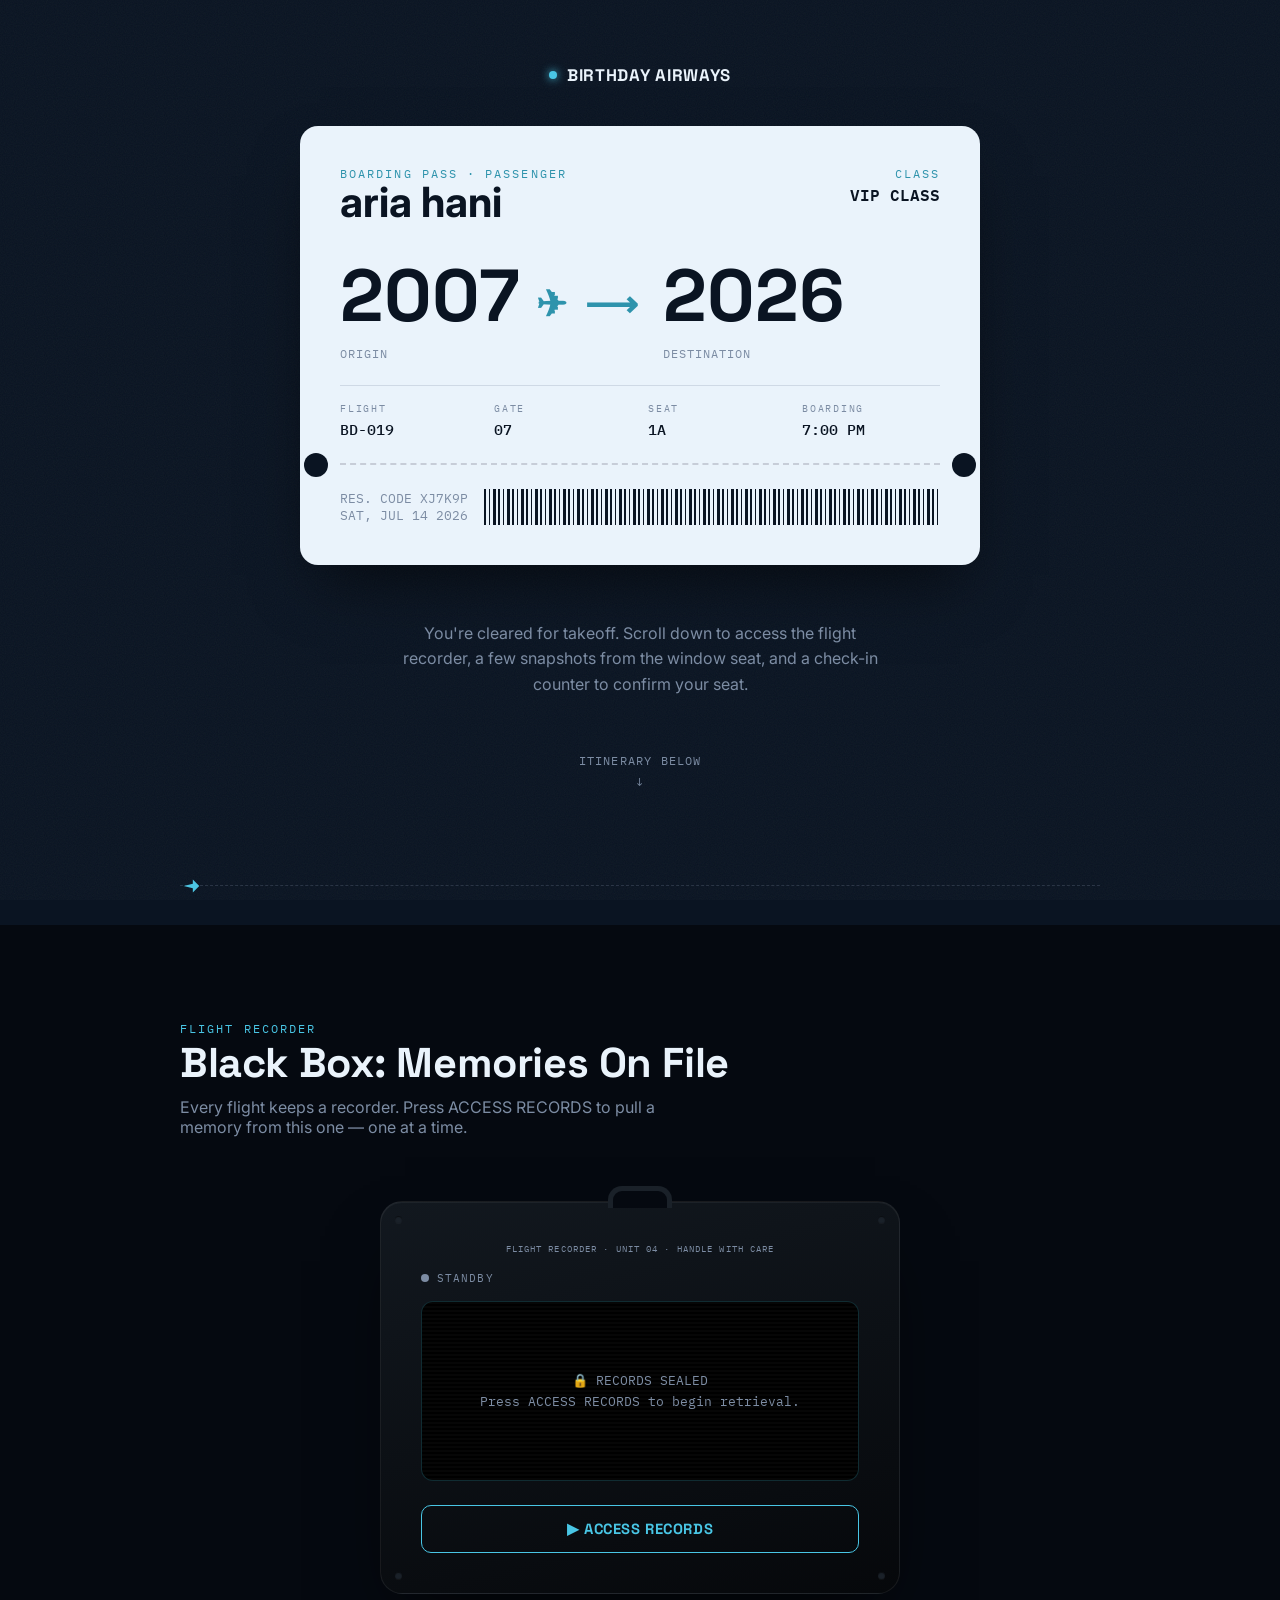
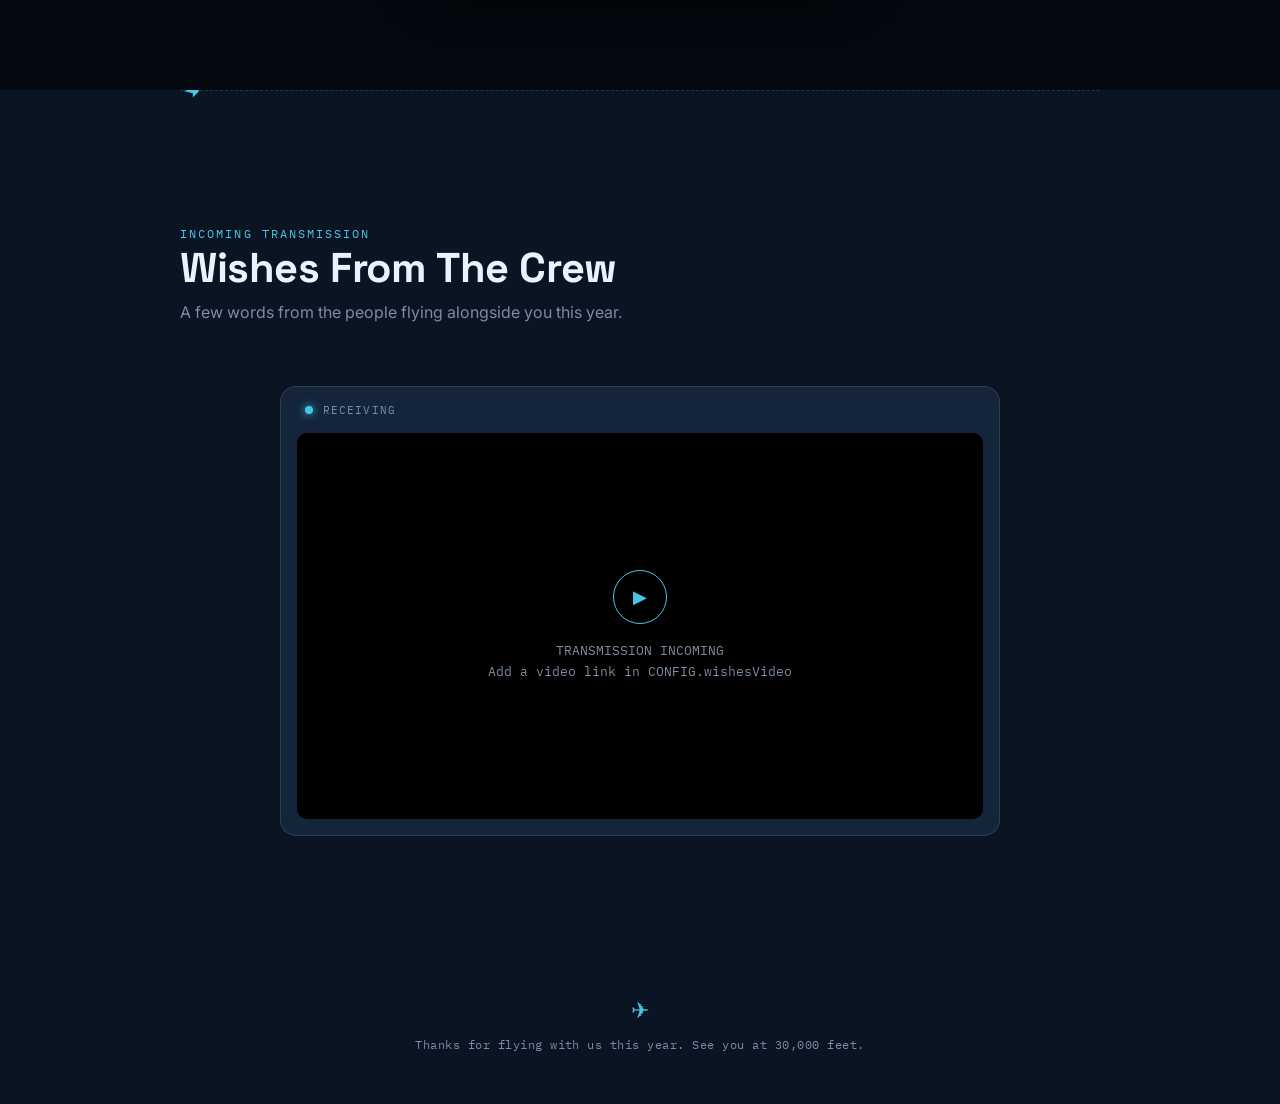
==== public_record.html @ c301a9bb "Update public_record.html" ====
<!DOCTYPE html>
<html lang="en">
<head>
<meta charset="UTF-8">
<meta name="viewport" content="width=device-width, initial-scale=1.0">
<title>Boarding Pass — Birthday Invitation</title>
<link rel="icon" href="data:image/svg+xml,%3Csvg xmlns='http://www.w3.org/2000/svg' viewBox='0 0 100 100'%3E%3Ctext y='.9em' font-size='90'%3E%E2%9C%88%EF%B8%8F%3C/text%3E%3C/svg%3E">
<link rel="preconnect" href="https://fonts.googleapis.com">
<link href="https://fonts.googleapis.com/css2?family=Space+Grotesk:wght@500;600;700&family=Inter:wght@400;500;600;700&family=IBM+Plex+Mono:wght@400;500;600&display=swap" rel="stylesheet">
<style>
  :root{
    --ink-navy:#0A1422;
    --navy-deep:#050910;
    --navy-soft:#13243B;
    --cloud:#EAF3FB;
    --steel:#7C8CA3;
    --steel-line:rgba(124,140,163,0.25);
    --accent:#49C6E5;
    --accent-dim:#2E93AC;
    --accent-soft:rgba(73,198,229,0.12);
    --indigo:#6C8CFF;
    --teal:#2BB3A3;
    --decline:#C9555B;
    --space-1:4px; --space-2:8px; --space-3:16px; --space-4:24px;
    --space-5:40px; --space-6:64px; --space-7:96px;
    --fs-xl:clamp(2.4rem,6vw,4.6rem);
    --fs-lg:clamp(1.6rem,3.6vw,2.6rem);
    --fs-md:clamp(1.2rem,2.2vw,1.5rem);
  }
  *{box-sizing:border-box;}
  html{scroll-behavior:smooth;}
  body{
    margin:0;
    background:var(--ink-navy);
    color:var(--cloud);
    font-family:'Inter',sans-serif;
    -webkit-font-smoothing:antialiased;
    overflow-x:hidden;
  }
  body::before{
    content:"";
    position:fixed; inset:0;
    pointer-events:none;
    opacity:0.05;
    z-index:1;
    background-image:url("data:image/svg+xml,%3Csvg xmlns='http://www.w3.org/2000/svg' width='120' height='120'%3E%3Cfilter id='n'%3E%3CfeTurbulence type='fractalNoise' baseFrequency='0.9' numOctaves='2' stitchTiles='stitch'/%3E%3C/filter%3E%3Crect width='100%25' height='100%25' filter='url(%23n)'/%3E%3C/svg%3E");
  }
  h1,h2,h3,.display{
    font-family:'Space Grotesk',sans-serif;
    margin:0;
    letter-spacing:-0.01em;
  }
  .mono{font-family:'IBM Plex Mono',monospace;}
  .eyebrow{
    font-family:'IBM Plex Mono',monospace;
    font-size:0.72rem;
    letter-spacing:0.18em;
    text-transform:uppercase;
    color:var(--accent);
  }
  a{color:inherit;}
  button{font-family:inherit;}
  :focus-visible{outline:2px solid var(--accent); outline-offset:3px;}
  section{position:relative; z-index:2; padding:var(--space-7) var(--space-4);}
  .wrap{max-width:920px; margin:0 auto;}

  /* ---------- divider with flying plane ---------- */
  .route-divider{
    position:relative;
    height:40px;
    max-width:920px;
    margin:0 auto;
    border-top:1px dashed var(--steel-line);
  }
  .route-divider svg{
    position:absolute; top:-11px; left:0;
    animation:fly 9s linear infinite;
  }
  @keyframes fly{
    0%{left:-5%; opacity:0;}
    8%{opacity:1;}
    92%{opacity:1;}
    100%{left:103%; opacity:0;}
  }

  /* ================= HERO / TICKET ================= */
  .hero{
    padding-top:var(--space-6);
    display:flex; flex-direction:column; align-items:center; gap:var(--space-5);
    text-align:center;
  }
  .carrier{
    display:flex; align-items:center; gap:10px;
    font-family:'Space Grotesk',sans-serif;
    font-weight:700;
    font-size:1.05rem;
    letter-spacing:0.04em;
  }
  .carrier .dot{width:8px;height:8px;border-radius:50%;background:var(--accent); box-shadow:0 0 8px var(--accent);}

  .ticket{
    width:100%;
    max-width:680px;
    background:var(--cloud);
    color:var(--ink-navy);
    border-radius:18px;
    box-shadow:0 30px 60px -20px rgba(0,0,0,0.6);
    overflow:hidden;
    text-align:left;
  }
  .ticket-main{
    padding:var(--space-5) var(--space-5) var(--space-4);
    display:grid;
    gap:var(--space-4);
  }
  .ticket-top{
    display:flex; justify-content:space-between; align-items:flex-start; gap:var(--space-3);
    flex-wrap:wrap;
  }
  .ticket-top .eyebrow{color:var(--accent-dim);}
  .passenger-name{
    font-size:var(--fs-lg);
    font-weight:700;
    line-height:1.05;
  }
  .ticket-codes{
    display:flex; align-items:center; gap:var(--space-3);
    font-size:var(--fs-xl);
    font-weight:700;
    font-family:'Space Grotesk',sans-serif;
  }
  .ticket-codes .arrow{color:var(--accent-dim); font-size:0.5em;}
  .ticket-codes small{
    display:block;
    font-family:'IBM Plex Mono',monospace;
    font-size:0.75rem;
    font-weight:400;
    letter-spacing:0.08em;
    color:var(--steel);
    margin-top:4px;
  }
  .ticket-grid{
    display:grid;
    grid-template-columns:repeat(4,1fr);
    gap:var(--space-3);
    border-top:1px solid var(--steel-line);
    padding-top:var(--space-3);
  }
  .ticket-field .eyebrow{color:var(--steel); font-size:0.62rem;}
  .ticket-field .val{
    font-family:'IBM Plex Mono',monospace;
    font-weight:500;
    font-size:0.95rem;
    margin-top:4px;
  }
  .perforation{
    position:relative;
    height:0;
    border-top:2px dashed #c7cdd8;
    margin:0 var(--space-5);
  }
  .perforation::before,.perforation::after{
    content:"";
    position:absolute; top:-12px;
    width:24px; height:24px; border-radius:50%;
    background:var(--ink-navy);
  }
  .perforation::before{left:-36px;}
  .perforation::after{right:-36px;}
  .ticket-stub{
    padding:var(--space-4) var(--space-5) var(--space-5);
    display:flex; justify-content:space-between; align-items:center; gap:var(--space-3);
    flex-wrap:wrap;
  }
  .barcode{
    height:36px; flex:1; min-width:140px;
    background:repeating-linear-gradient(90deg,var(--ink-navy) 0 2px,transparent 2px 5px, var(--ink-navy) 5px 6px, transparent 6px 9px, var(--ink-navy) 9px 12px, transparent 12px 14px);
  }
  .ticket-stub .ref{font-family:'IBM Plex Mono',monospace; font-size:0.8rem; color:var(--steel);}

  .hero-sub{max-width:480px; color:var(--steel); font-size:1rem; line-height:1.6;}
  .scroll-cue{
    font-family:'IBM Plex Mono',monospace;
    font-size:0.75rem;
    color:var(--steel);
    letter-spacing:0.1em;
    text-transform:uppercase;
    display:flex; flex-direction:column; align-items:center; gap:6px;
  }

  /* ================= BLACK BOX / MEMORIES ================= */
  .blackbox-section{background:var(--navy-deep);}
  .section-head h2{font-size:var(--fs-lg); color:var(--cloud);}
  .section-head p{color:var(--steel); max-width:520px; margin-top:var(--space-2);}

  .blackbox{
    max-width:520px;
    margin:var(--space-6) auto 0;
    position:relative;
    background:linear-gradient(165deg, #12181f, #06080b);
    border-radius:22px;
    border:1px solid rgba(255,255,255,0.07);
    box-shadow:0 35px 70px -25px rgba(0,0,0,0.75), inset 0 1px 0 rgba(255,255,255,0.05);
    padding:var(--space-5);
  }
  .bb-handle{
    position:absolute; top:-16px; left:50%; transform:translateX(-50%);
    width:64px; height:22px;
    border:5px solid #1a2129;
    border-bottom:none;
    border-radius:14px 14px 0 0;
    background:var(--navy-deep);
  }
  .bb-plate{
    font-family:'IBM Plex Mono',monospace;
    font-size:0.58rem;
    letter-spacing:0.12em;
    color:var(--steel);
    text-transform:uppercase;
    text-align:center;
    margin-bottom:var(--space-3);
  }
  .rivet{
    position:absolute; width:7px; height:7px; border-radius:50%;
    background:#1a2129;
    box-shadow:inset 0 1px 1px rgba(0,0,0,0.6), 0 1px 0 rgba(255,255,255,0.04);
  }
  .rivet.tl{top:14px; left:14px;}
  .rivet.tr{top:14px; right:14px;}
  .rivet.bl{bottom:14px; left:14px;}
  .rivet.br{bottom:14px; right:14px;}

  .bb-status{
    display:flex; align-items:center; gap:8px;
    margin-bottom:var(--space-3);
  }
  .bb-led{
    width:8px; height:8px; border-radius:50%;
    background:var(--steel);
  }
  .bb-led.active{
    background:var(--accent);
    box-shadow:0 0 10px var(--accent);
    animation:pulse 1.4s ease-in-out infinite;
  }
  @keyframes pulse{0%,100%{opacity:1;}50%{opacity:0.4;}}
  .bb-status span:last-child{
    font-family:'IBM Plex Mono',monospace; font-size:0.68rem; letter-spacing:0.1em;
    color:var(--steel); text-transform:uppercase;
  }

  .bb-screen{
    background:#000;
    border-radius:12px;
    border:1px solid rgba(73,198,229,0.22);
    padding:var(--space-4);
    min-height:180px;
    display:flex; flex-direction:column; justify-content:center; gap:10px;
    position:relative;
    overflow:hidden;
  }
  .bb-screen::after{
    content:"";
    position:absolute; inset:0;
    background:repeating-linear-gradient(180deg, rgba(255,255,255,0.025) 0 2px, transparent 2px 4px);
    pointer-events:none;
  }
  .bb-counter{
    font-family:'IBM Plex Mono',monospace; font-size:0.68rem; letter-spacing:0.12em;
    color:var(--accent); text-transform:uppercase;
  }
  .bb-year{
    font-family:'Space Grotesk',sans-serif; font-weight:700; font-size:1.6rem; color:var(--cloud);
  }
  .bb-text{
    font-size:0.92rem; color:#C7D3E0; line-height:1.55;
  }
  .bb-placeholder{
    font-family:'IBM Plex Mono',monospace; font-size:0.82rem; color:var(--steel);
    line-height:1.6; text-align:center;
  }
  .bb-media{
    margin-top:6px; border-radius:8px; overflow:hidden;
    border:1px dashed rgba(73,198,229,0.3);
  }
  .bb-media video{width:100%; display:block; max-height:220px; background:#000;}
  .bb-media-empty{
    padding:14px; text-align:center; font-family:'IBM Plex Mono',monospace;
    font-size:0.72rem; color:var(--steel);
  }
  .bb-screen.fade-out .bb-fade{opacity:0; transform:translateY(4px);}
  .bb-fade{transition:opacity .18s ease, transform .18s ease; opacity:1; transform:translateY(0);}

  .access-btn{
    margin-top:var(--space-4); width:100%;
    background:transparent; border:1.5px solid var(--accent);
    color:var(--accent);
    font-family:'Space Grotesk',sans-serif; font-weight:700; font-size:0.92rem; letter-spacing:0.04em;
    padding:14px; border-radius:10px; cursor:pointer;
    transition:all .15s ease;
  }
  .access-btn:hover{background:var(--accent-soft);}
  .access-btn:active{transform:scale(0.98);}

  /* ================= FRIENDS VIDEO WISHES ================= */
  .wishes-head h2{font-size:var(--fs-lg);}
  .wishes-head p{color:var(--steel); max-width:520px; margin-top:var(--space-2);}
  .transmission{
    max-width:720px; margin:var(--space-6) auto 0;
    background:var(--navy-soft);
    border:1px solid var(--steel-line);
    border-radius:16px;
    padding:var(--space-3);
  }
  .transmission-bar{
    display:flex; align-items:center; gap:8px;
    padding:0 var(--space-2) var(--space-3);
    font-family:'IBM Plex Mono',monospace; font-size:0.68rem; letter-spacing:0.1em;
    color:var(--steel); text-transform:uppercase;
  }
  .transmission-bar .bb-led{margin-right:2px;}
  .transmission-screen{
    background:#000; border-radius:10px; overflow:hidden;
    aspect-ratio:16/9;
    display:flex; align-items:center; justify-content:center;
  }
  .transmission-screen video, .transmission-screen iframe{
    width:100%; height:100%; border:none; display:block;
  }
  .transmission-empty{
    text-align:center; color:var(--steel);
    font-family:'IBM Plex Mono',monospace; font-size:0.8rem;
    padding:var(--space-4); line-height:1.7;
  }
  .transmission-empty .play{
    width:54px; height:54px; border-radius:50%;
    border:1.5px solid var(--accent); color:var(--accent);
    display:flex; align-items:center; justify-content:center;
    margin:0 auto var(--space-3);
    font-size:1.1rem;
  }

  /* ================= FOOTER ================= */
  footer{
    padding:var(--space-6) var(--space-4) var(--space-5);
    text-align:center;
  }
  footer .plane{font-size:1.4rem; margin-bottom:var(--space-2); color:var(--accent);}
  footer p{font-family:'IBM Plex Mono',monospace; font-size:0.78rem; color:var(--steel); letter-spacing:0.04em;}

  @media (prefers-reduced-motion: reduce){
    *{animation-duration:0.001ms !important; animation-iteration-count:1 !important; transition-duration:0.001ms !important;}
    html{scroll-behavior:auto;}
  }
</style>
</head>
<body>

<!-- ================= HERO ================= -->
<section class="hero">
  <div class="carrier"><span class="dot"></span><span id="carrierName">BIRTHDAY AIRWAYS</span></div>

  <div class="ticket">
    <div class="ticket-main">
      <div class="ticket-top">
        <div>
          <div class="eyebrow">Boarding Pass · Passenger</div>
          <div class="passenger-name" id="passengerName">aria hani</div>
        </div>
        <div style="text-align:right">
          <div class="eyebrow">Class</div>
          <div class="val mono" style="font-weight:600">VIP CLASS</div>
        </div>
      </div>

      <div class="ticket-codes">
        <div>
          <span id="fromYear">2007</span>
          <small>ORIGIN</small>
        </div>
        <span class="arrow">✈ &nbsp;&#10230;&nbsp;</span>
        <div>
          <span id="toYear">2026</span>
          <small>DESTINATION</small>
        </div>
      </div>

      <div class="ticket-grid">
        <div class="ticket-field">
          <div class="eyebrow">Flight</div>
          <div class="val" id="flightNo">BD-030</div>
        </div>
        <div class="ticket-field">
          <div class="eyebrow">Gate</div>
          <div class="val" id="gateVal">07</div>
        </div>
        <div class="ticket-field">
          <div class="eyebrow">Seat</div>
          <div class="val" id="seatVal">1A</div>
        </div>
        <div class="ticket-field">
          <div class="eyebrow">Boarding</div>
          <div class="val" id="boardVal">7:00 PM</div>
        </div>
      </div>
    </div>

    <div class="perforation"></div>

    <div class="ticket-stub">
      <div>
        <div class="ref">RES. CODE <span id="resCode">XJ7K9P</span></div>
        <div class="ref" id="stubDate">SAT, JUL 14 2026</div>
      </div>
      <div class="barcode" aria-hidden="true"></div>
    </div>
  </div>

  <p class="hero-sub">You're cleared for takeoff. Scroll down to access the flight recorder, a few snapshots from the window seat, and a check-in counter to confirm your seat.</p>

  <div class="scroll-cue">
    <span>Itinerary below</span>
    <span>↓</span>
  </div>
</section>

<div class="route-divider">
  <svg width="22" height="22" viewBox="0 0 24 24" fill="none" aria-hidden="true">
    <path d="M21 12l-7-7v4.5L4 12l10 2.5V19l7-7z" fill="#49C6E5"/>
  </svg>
</div>

<!-- ================= BLACK BOX / MEMORIES ================= -->
<section class="blackbox-section">
  <div class="wrap">
    <div class="section-head">
      <div class="eyebrow">Flight Recorder</div>
      <h2>Black Box: Memories On File</h2>
      <p>Every flight keeps a recorder. Press ACCESS RECORDS to pull a memory from this one — one at a time.</p>
    </div>

    <div class="blackbox">
      <div class="bb-handle"></div>
      <span class="rivet tl"></span><span class="rivet tr"></span>
      <span class="rivet bl"></span><span class="rivet br"></span>
      <div class="bb-plate">FLIGHT RECORDER · UNIT 04 · HANDLE WITH CARE</div>

      <div class="bb-status">
        <span class="bb-led" id="bbLed"></span>
        <span id="bbStatusText">STANDBY</span>
      </div>

      <div class="bb-screen" id="bbScreen">
        <div class="bb-fade" id="bbContent">
          <div class="bb-placeholder">🔒 RECORDS SEALED<br>Press ACCESS RECORDS to begin retrieval.</div>
        </div>
      </div>

      <button class="access-btn" id="accessBtn">▶ ACCESS RECORDS</button>
    </div>
  </div>
</section>

<div class="route-divider">
  <svg width="22" height="22" viewBox="0 0 24 24" fill="none" aria-hidden="true">
    <path d="M21 12l-7-7v4.5L4 12l10 2.5V19l7-7z" fill="#49C6E5"/>
  </svg>
</div>

<!-- ================= FRIENDS VIDEO WISHES ================= -->
<section>
  <div class="wrap">
    <div class="wishes-head">
      <div class="eyebrow">Incoming Transmission</div>
      <h2>Wishes From The Crew</h2>
      <p>A few words from the people flying alongside you this year.</p>
    </div>

    <div class="transmission">
      <div class="transmission-bar">
        <span class="bb-led active"></span>
        <span>RECEIVING</span>
      </div>
      <div class="transmission-screen" id="wishesScreen"></div>
    </div>
  </div>
</section>

<footer>
  <div class="plane">✈</div>
  <p>Thanks for flying with us this year. See you at 30,000 feet.</p>
</footer>

<script>
/* ============================================================
   CONFIG — edit everything in here to personalize the page.
   Lines marked EDIT are the ones you'll most likely want to change.
   ============================================================ */
const CONFIG = {
  carrierName: "BIRTHDAY AIRWAYS", // EDIT: your made-up "airline" name

  passenger: {
    name: "aria hani",   // EDIT: birthday person's name
    flightAge: 19,            // EDIT: the age they're turning
    fromYear: 2007,           // EDIT: birth year
    toYear: 2026,             // EDIT: this year
    gate: "07",
    seat: "1A",
    resCode: "XJ7K9P"
  },

  party: {
    date: "SAT, JUL 14 2026",   // EDIT: party date, shown on the ticket stub
    boardingTime: "7:00 PM"     // EDIT: arrival/start time, shown on the ticket
  },

  // EDIT: black box memories — revealed one at a time on ACCESS RECORDS.
  // Set media.type to "video" and give it a src to show a clip, or leave
  // media.type as "none" for a text-only memory.
memories: [
  { label: "memory 1", type: "embed", src: "https://drive.google.com/file/d/1izHdXbI0_tXeYNs8OfhxR_ATBsKB5goK/view?usp=drive_link" },
  { label: "memory 2", type: "embed", src: "https://drive.google.com/file/d/1izHdXbI0_tXeYNs8OfhxR_ATBsKB5goK/view?usp=drive_link" },
  { label: "memory 3", type: "embed", src: "https://drive.google.com/file/d/1HiEwbFxYmuFXlh1NTG6bmSakpCLtYRbb/view?usp=drive_link" },
  { label: "memory 4", type: "embed", src: "https://drive.google.com/file/d/1CmGUIVrYAz7KA2uoELg26lY_HCpq8qCR/view?usp=drive_link" },
  { label: "memory 5", type: "embed", src: "https://drive.google.com/file/d/1CmGUIVrYAz7KA2uoELg26lY_HCpq8qCR/view?usp=drive_link" },
],
 

  // EDIT: the birthday wishes video from friends. Use ONE of:
  //  - embedUrl: a YouTube/Vimeo embed link, e.g. "https://www.youtube.com/embed/VIDEO_ID"
  //  - src: a direct video file URL (mp4, etc.)
  // Leave both empty to show a placeholder.
  wishesVideo: {
    embedUrl: "",
    src: "",
    poster: ""
  }
};

/* ============================================================
   RENDER — HERO
   ============================================================ */
document.title = `Boarding Pass — ${CONFIG.passenger.name}'s Birthday`;
document.getElementById('carrierName').textContent = CONFIG.carrierName;
document.getElementById('passengerName').textContent = CONFIG.passenger.name;
document.getElementById('fromYear').textContent = CONFIG.passenger.fromYear;
document.getElementById('toYear').textContent = CONFIG.passenger.toYear;
document.getElementById('flightNo').textContent = `BD-${String(CONFIG.passenger.flightAge).padStart(3,'0')}`;
document.getElementById('gateVal').textContent = CONFIG.passenger.gate;
document.getElementById('seatVal').textContent = CONFIG.passenger.seat;
document.getElementById('boardVal').textContent = CONFIG.party.boardingTime;
document.getElementById('resCode').textContent = CONFIG.passenger.resCode;
document.getElementById('stubDate').textContent = CONFIG.party.date;

/* ============================================================
   BLACK BOX — reveal memories one at a time
   ============================================================ */
const reduceMotion = window.matchMedia('(prefers-reduced-motion: reduce)').matches;
let bbIndex = -1;
const bbScreen = document.getElementById('bbScreen');
const bbContent = document.getElementById('bbContent');
const bbLed = document.getElementById('bbLed');
const bbStatusText = document.getElementById('bbStatusText');
const accessBtn = document.getElementById('accessBtn');

function renderMemory(mem, index, total){
  let mediaHtml = '';
  if (mem.media && mem.media.type === 'video') {
    if (mem.media.src) {
      mediaHtml = `<div class="bb-media"><video controls src="${mem.media.src}"></video></div>`;
    } else {
      mediaHtml = `<div class="bb-media"><div class="bb-media-empty">▶ FOOTAGE NOT YET LOADED</div></div>`;
    }
  }
  bbContent.innerHTML = `
    <div class="bb-counter">RECORD ${String(index+1).padStart(2,'0')} / ${String(total).padStart(2,'0')}</div>
    <div class="bb-year">${mem.year}</div>
    <div class="bb-text">${mem.text}</div>
    ${mediaHtml}
  `;
}

function showNextMemory(){
  const total = CONFIG.memories.length;
  bbIndex = (bbIndex + 1) % total;

  bbLed.classList.add('active');
  bbStatusText.textContent = 'PLAYING';
  accessBtn.textContent = bbIndex === total - 1 ? '↻ RESTART LOG' : '▶ NEXT RECORD';

  const reveal = () => renderMemory(CONFIG.memories[bbIndex], bbIndex, total);

  if (reduceMotion) {
    reveal();
    return;
  }
  bbScreen.classList.add('fade-out');
  setTimeout(() => {
    reveal();
    bbScreen.classList.remove('fade-out');
  }, 180);
}

accessBtn.addEventListener('click', showNextMemory);

/* ============================================================
   FRIENDS VIDEO WISHES
   ============================================================ */
const wishesScreen = document.getElementById('wishesScreen');
const wv = CONFIG.wishesVideo;
if (wv.embedUrl) {
  wishesScreen.innerHTML = `<iframe src="${wv.embedUrl}" title="Birthday wishes from friends" allow="autoplay; encrypted-media" allowfullscreen></iframe>`;
} else if (wv.src) {
  wishesScreen.innerHTML = `<video controls ${wv.poster ? `poster="${wv.poster}"` : ''}><source src="${wv.src}"></video>`;
} else {
  wishesScreen.innerHTML = `
    <div class="transmission-empty">
      <div class="play">▶</div>
      TRANSMISSION INCOMING<br>
      Add a video link in CONFIG.wishesVideo
    </div>`;
}
</script>
</body>
</html>
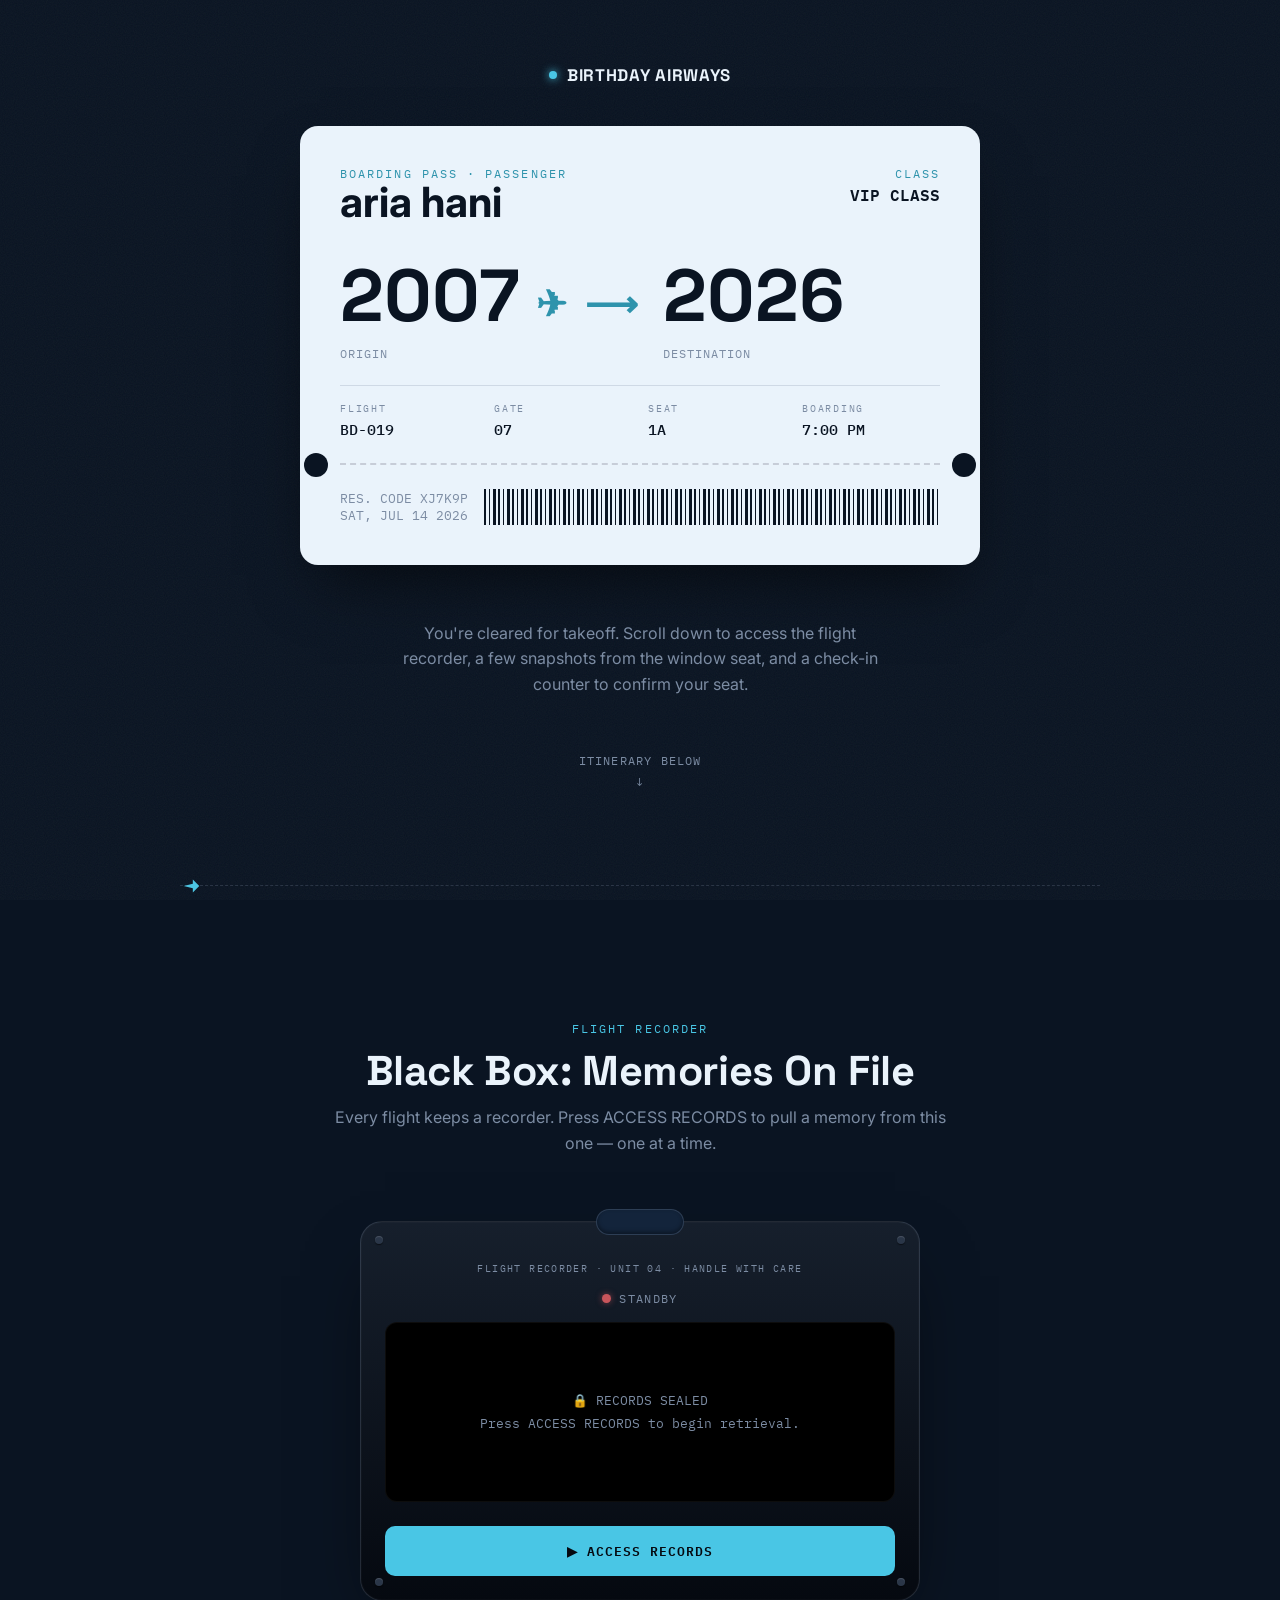
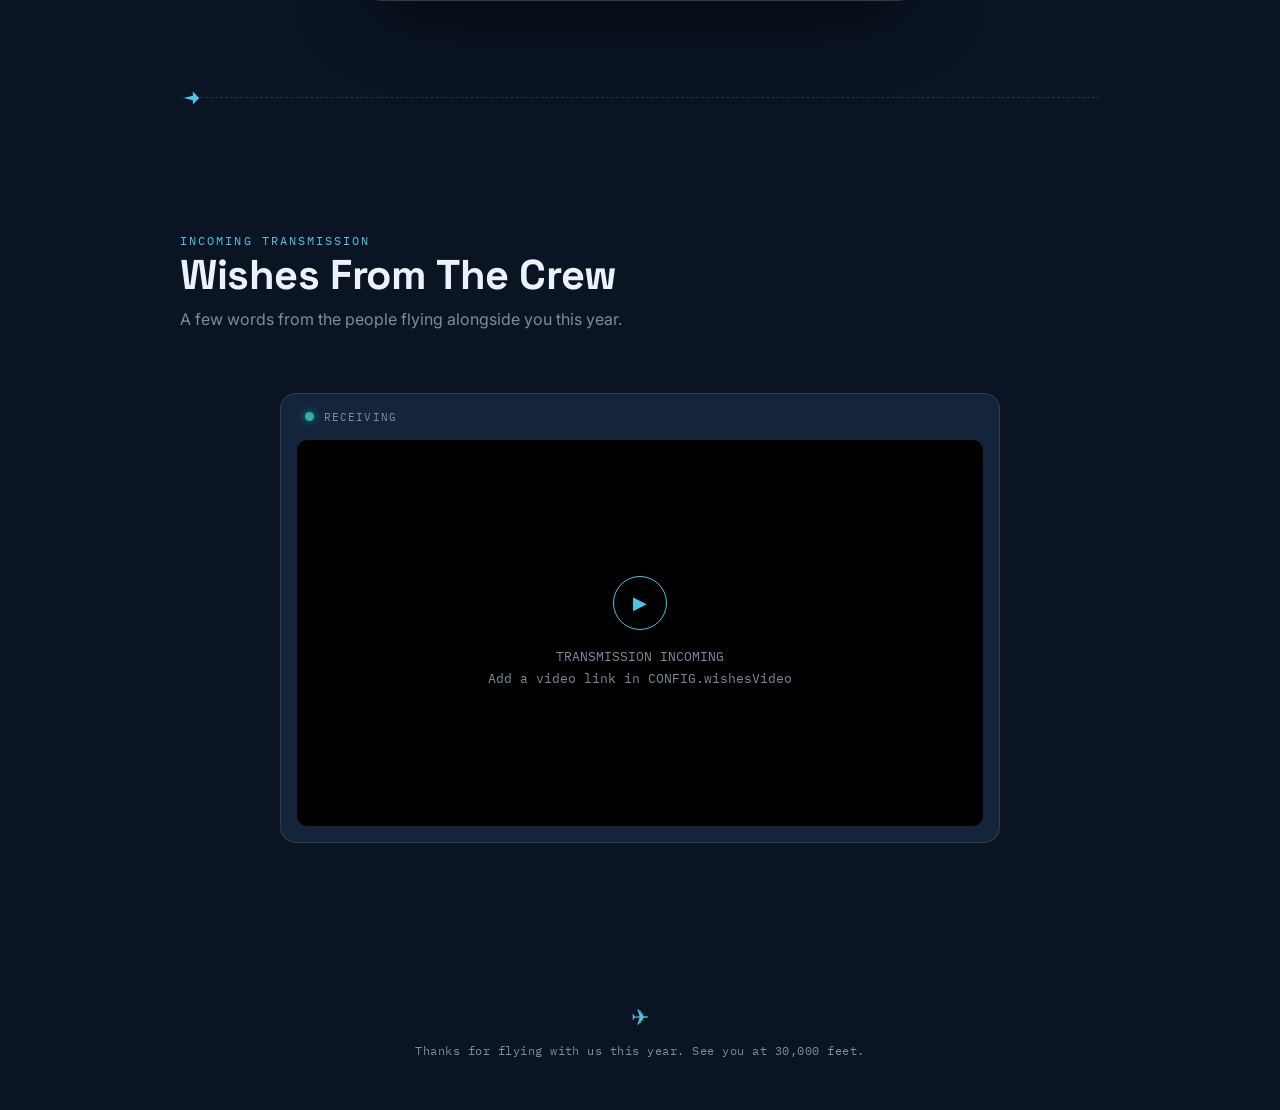
==== commit 2791e5e2: "Update public_record.html" ====
--- a/public_record.html
+++ b/public_record.html
@@ -188,118 +188,176 @@
     display:flex; flex-direction:column; align-items:center; gap:6px;
   }
 
-  /* ================= BLACK BOX / MEMORIES ================= */
-  .blackbox-section{background:var(--navy-deep);}
-  .section-head h2{font-size:var(--fs-lg); color:var(--cloud);}
-  .section-head p{color:var(--steel); max-width:520px; margin-top:var(--space-2);}
+  /* ================= SECTION HEAD (shared) ================= */
+  .section-head{
+    text-align:center;
+    max-width:640px;
+    margin:0 auto var(--space-6);
+    display:flex; flex-direction:column; align-items:center; gap:var(--space-2);
+  }
+  .section-head h2{font-size:var(--fs-lg);}
+  .section-head p{color:var(--steel); font-size:1rem; line-height:1.6; margin:0;}
+
+  /* ============================================================
+     BLACK BOX — memory recorder
+     ============================================================ */
+  .blackbox-section .wrap{display:flex; flex-direction:column; align-items:center;}
 
   .blackbox{
-    max-width:520px;
-    margin:var(--space-6) auto 0;
     position:relative;
-    background:linear-gradient(165deg, #12181f, #06080b);
+    width:100%;
+    max-width:560px;
+    background:linear-gradient(180deg,#161f2c 0%,var(--navy-deep) 100%);
+    border:1px solid var(--steel-line);
     border-radius:22px;
-    border:1px solid rgba(255,255,255,0.07);
-    box-shadow:0 35px 70px -25px rgba(0,0,0,0.75), inset 0 1px 0 rgba(255,255,255,0.05);
-    padding:var(--space-5);
-  }
+    padding:var(--space-5) var(--space-4) var(--space-4);
+    box-shadow:0 30px 70px -25px rgba(0,0,0,0.7), inset 0 0 0 1px rgba(255,255,255,0.02);
+  }
+
   .bb-handle{
-    position:absolute; top:-16px; left:50%; transform:translateX(-50%);
-    width:64px; height:22px;
-    border:5px solid #1a2129;
-    border-bottom:none;
-    border-radius:14px 14px 0 0;
-    background:var(--navy-deep);
-  }
-  .bb-plate{
-    font-family:'IBM Plex Mono',monospace;
-    font-size:0.58rem;
-    letter-spacing:0.12em;
-    color:var(--steel);
-    text-transform:uppercase;
-    text-align:center;
-    margin-bottom:var(--space-3);
-  }
+    position:absolute;
+    top:-13px; left:50%;
+    transform:translateX(-50%);
+    width:88px; height:26px;
+    border-radius:14px;
+    background:var(--navy-soft);
+    border:1px solid var(--steel-line);
+    box-shadow:inset 0 -2px 4px rgba(0,0,0,0.4);
+  }
+
   .rivet{
-    position:absolute; width:7px; height:7px; border-radius:50%;
-    background:#1a2129;
-    box-shadow:inset 0 1px 1px rgba(0,0,0,0.6), 0 1px 0 rgba(255,255,255,0.04);
+    position:absolute;
+    width:8px; height:8px;
+    border-radius:50%;
+    background:#2a3648;
+    box-shadow:inset 0 1px 1px rgba(255,255,255,0.15), 0 1px 1px rgba(0,0,0,0.5);
   }
   .rivet.tl{top:14px; left:14px;}
   .rivet.tr{top:14px; right:14px;}
   .rivet.bl{bottom:14px; left:14px;}
   .rivet.br{bottom:14px; right:14px;}
 
+  .bb-plate{
+    text-align:center;
+    font-family:'IBM Plex Mono',monospace;
+    font-size:0.62rem;
+    letter-spacing:0.14em;
+    text-transform:uppercase;
+    color:var(--steel);
+    margin-bottom:var(--space-3);
+  }
+
   .bb-status{
-    display:flex; align-items:center; gap:8px;
+    display:flex; align-items:center; justify-content:center; gap:8px;
+    font-family:'IBM Plex Mono',monospace;
+    font-size:0.72rem;
+    letter-spacing:0.12em;
+    text-transform:uppercase;
+    color:var(--steel);
     margin-bottom:var(--space-3);
   }
+
   .bb-led{
-    width:8px; height:8px; border-radius:50%;
-    background:var(--steel);
+    width:9px; height:9px;
+    border-radius:50%;
+    background:var(--decline);
+    box-shadow:0 0 6px rgba(201,85,91,0.6);
+    flex-shrink:0;
+    transition:background 0.2s ease, box-shadow 0.2s ease;
   }
   .bb-led.active{
-    background:var(--accent);
-    box-shadow:0 0 10px var(--accent);
-    animation:pulse 1.4s ease-in-out infinite;
-  }
-  @keyframes pulse{0%,100%{opacity:1;}50%{opacity:0.4;}}
-  .bb-status span:last-child{
-    font-family:'IBM Plex Mono',monospace; font-size:0.68rem; letter-spacing:0.1em;
-    color:var(--steel); text-transform:uppercase;
+    background:var(--teal);
+    box-shadow:0 0 8px rgba(43,179,163,0.75);
+    animation:pulse 1.6s ease-in-out infinite;
+  }
+  @keyframes pulse{
+    0%,100%{opacity:1;}
+    50%{opacity:0.55;}
   }
 
   .bb-screen{
     background:#000;
     border-radius:12px;
-    border:1px solid rgba(73,198,229,0.22);
+    border:1px solid rgba(255,255,255,0.05);
+    min-height:180px;
     padding:var(--space-4);
-    min-height:180px;
-    display:flex; flex-direction:column; justify-content:center; gap:10px;
-    position:relative;
+    display:flex;
+    align-items:center;
+    justify-content:center;
     overflow:hidden;
   }
-  .bb-screen::after{
-    content:"";
-    position:absolute; inset:0;
-    background:repeating-linear-gradient(180deg, rgba(255,255,255,0.025) 0 2px, transparent 2px 4px);
-    pointer-events:none;
-  }
+  .bb-fade{
+    width:100%;
+    text-align:center;
+    transition:opacity 0.18s ease;
+    opacity:1;
+  }
+  .bb-screen.fade-out .bb-fade{opacity:0;}
+
+  .bb-placeholder{
+    font-family:'IBM Plex Mono',monospace;
+    font-size:0.8rem;
+    line-height:1.8;
+    color:var(--steel);
+  }
+
   .bb-counter{
-    font-family:'IBM Plex Mono',monospace; font-size:0.68rem; letter-spacing:0.12em;
-    color:var(--accent); text-transform:uppercase;
+    font-family:'IBM Plex Mono',monospace;
+    font-size:0.68rem;
+    letter-spacing:0.14em;
+    color:var(--accent);
+    margin-bottom:var(--space-2);
   }
   .bb-year{
-    font-family:'Space Grotesk',sans-serif; font-weight:700; font-size:1.6rem; color:var(--cloud);
+    font-family:'Space Grotesk',sans-serif;
+    font-weight:600;
+    font-size:1.15rem;
+    color:var(--cloud);
+    margin-bottom:var(--space-2);
   }
   .bb-text{
-    font-size:0.92rem; color:#C7D3E0; line-height:1.55;
-  }
-  .bb-placeholder{
-    font-family:'IBM Plex Mono',monospace; font-size:0.82rem; color:var(--steel);
-    line-height:1.6; text-align:center;
+    color:var(--steel);
+    font-size:0.9rem;
+    line-height:1.6;
+    margin-bottom:var(--space-3);
   }
   .bb-media{
-    margin-top:6px; border-radius:8px; overflow:hidden;
-    border:1px dashed rgba(73,198,229,0.3);
-  }
-  .bb-media video{width:100%; display:block; max-height:220px; background:#000;}
-  .bb-media-empty{
-    padding:14px; text-align:center; font-family:'IBM Plex Mono',monospace;
-    font-size:0.72rem; color:var(--steel);
-  }
-  .bb-screen.fade-out .bb-fade{opacity:0; transform:translateY(4px);}
-  .bb-fade{transition:opacity .18s ease, transform .18s ease; opacity:1; transform:translateY(0);}
+    width:100%;
+    max-width:420px;
+    margin:0 auto;
+    aspect-ratio:16/9;
+    border-radius:8px;
+    overflow:hidden;
+    background:#0a0a0a;
+  }
+  .bb-media iframe{
+    width:100%;
+    height:100%;
+    border:none;
+    display:block;
+  }
 
   .access-btn{
-    margin-top:var(--space-4); width:100%;
-    background:transparent; border:1.5px solid var(--accent);
-    color:var(--accent);
-    font-family:'Space Grotesk',sans-serif; font-weight:700; font-size:0.92rem; letter-spacing:0.04em;
-    padding:14px; border-radius:10px; cursor:pointer;
-    transition:all .15s ease;
-  }
-  .access-btn:hover{background:var(--accent-soft);}
+    display:block;
+    width:100%;
+    margin-top:var(--space-4);
+    padding:14px var(--space-4);
+    border:none;
+    border-radius:10px;
+    background:var(--accent);
+    color:var(--navy-deep);
+    font-family:'IBM Plex Mono',monospace;
+    font-size:0.82rem;
+    font-weight:600;
+    letter-spacing:0.08em;
+    text-transform:uppercase;
+    cursor:pointer;
+    transition:transform 0.15s ease, box-shadow 0.15s ease, background 0.15s ease;
+  }
+  .access-btn:hover{
+    background:var(--accent-dim);
+    box-shadow:0 8px 20px -8px rgba(73,198,229,0.5);
+  }
   .access-btn:active{transform:scale(0.98);}
 
   /* ================= FRIENDS VIDEO WISHES ================= */
@@ -348,6 +406,32 @@
   footer .plane{font-size:1.4rem; margin-bottom:var(--space-2); color:var(--accent);}
   footer p{font-family:'IBM Plex Mono',monospace; font-size:0.78rem; color:var(--steel); letter-spacing:0.04em;}
 
+  /* ================= RESPONSIVE ================= */
+  @media (max-width:640px){
+    section{padding:var(--space-6) var(--space-3);}
+    .ticket-grid{grid-template-columns:repeat(2,1fr); row-gap:var(--space-3);}
+    .ticket-main{padding:var(--space-4) var(--space-4) var(--space-3);}
+    .ticket-stub{padding:var(--space-3) var(--space-4) var(--space-4);}
+    .perforation{margin:0 var(--space-4);}
+    .perforation::before{left:-30px;}
+    .perforation::after{right:-30px;}
+    .blackbox{padding:var(--space-4) var(--space-3) var(--space-3); border-radius:18px;}
+    .bb-handle{width:64px; height:20px; top:-10px;}
+    .rivet{width:6px; height:6px;}
+    .rivet.tl,.rivet.tr{top:10px;}
+    .rivet.bl,.rivet.br{bottom:10px;}
+    .rivet.tl,.rivet.bl{left:10px;}
+    .rivet.tr,.rivet.br{right:10px;}
+    .bb-screen{min-height:150px; padding:var(--space-3);}
+    .bb-media{max-width:100%;}
+    .access-btn{padding:12px var(--space-3); font-size:0.75rem;}
+  }
+
+  @media (max-width:400px){
+    .ticket-codes{font-size:clamp(1.8rem,10vw,2.6rem);}
+    .ticket-grid{grid-template-columns:repeat(2,1fr);}
+  }
+
   @media (prefers-reduced-motion: reduce){
     *{animation-duration:0.001ms !important; animation-iteration-count:1 !important; transition-duration:0.001ms !important;}
     html{scroll-behavior:auto;}
@@ -515,16 +599,40 @@
   },
 
   // EDIT: black box memories — revealed one at a time on ACCESS RECORDS.
-  // Set media.type to "video" and give it a src to show a clip, or leave
-  // media.type as "none" for a text-only memory.
-memories: [
-  { label: "memory 1", type: "embed", src: "https://drive.google.com/file/d/1izHdXbI0_tXeYNs8OfhxR_ATBsKB5goK/view?usp=drive_link" },
-  { label: "memory 2", type: "embed", src: "https://drive.google.com/file/d/1izHdXbI0_tXeYNs8OfhxR_ATBsKB5goK/view?usp=drive_link" },
-  { label: "memory 3", type: "embed", src: "https://drive.google.com/file/d/1HiEwbFxYmuFXlh1NTG6bmSakpCLtYRbb/view?usp=drive_link" },
-  { label: "memory 4", type: "embed", src: "https://drive.google.com/file/d/1CmGUIVrYAz7KA2uoELg26lY_HCpq8qCR/view?usp=drive_link" },
-  { label: "memory 5", type: "embed", src: "https://drive.google.com/file/d/1CmGUIVrYAz7KA2uoELg26lY_HCpq8qCR/view?usp=drive_link" },
-],
- 
+  // Set type to "embed" and give it a src to show a clip, or leave
+  // type as "none" for a text-only memory.
+  memories: [
+    {
+      label: "Memory 1",
+      description: "Our first memory together.",
+      type: "embed",
+      src: "https://drive.google.com/file/d/1izHdXbI0_tXeYNs8OfhxR_ATBsKB5goK/preview"
+    },
+    {
+      label: "Memory 2",
+      description: "Another unforgettable moment.",
+      type: "embed",
+      src: "https://drive.google.com/file/d/1izHdXbI0_tXeYNs8OfhxR_ATBsKB5goK/preview"
+    },
+    {
+      label: "Memory 3",
+      description: "A day worth replaying.",
+      type: "embed",
+      src: "https://drive.google.com/file/d/1HiEwbFxYmuFXlh1NTG6bmSakpCLtYRbb/preview"
+    },
+    {
+      label: "Memory 4",
+      description: "One more story from the flight recorder.",
+      type: "embed",
+      src: "https://drive.google.com/file/d/1CmGUIVrYAz7KA2uoELg26lY_HCpq8qCR/preview"
+    },
+    {
+      label: "Memory 5",
+      description: "The latest recording before takeoff.",
+      type: "embed",
+      src: "https://drive.google.com/file/d/1CmGUIVrYAz7KA2uoELg26lY_HCpq8qCR/preview"
+    }
+  ],
 
   // EDIT: the birthday wishes video from friends. Use ONE of:
   //  - embedUrl: a YouTube/Vimeo embed link, e.g. "https://www.youtube.com/embed/VIDEO_ID"
@@ -564,18 +672,30 @@
 const accessBtn = document.getElementById('accessBtn');
 
 function renderMemory(mem, index, total){
-  let mediaHtml = '';
-  if (mem.media && mem.media.type === 'video') {
-    if (mem.media.src) {
-      mediaHtml = `<div class="bb-media"><video controls src="${mem.media.src}"></video></div>`;
-    } else {
-      mediaHtml = `<div class="bb-media"><div class="bb-media-empty">▶ FOOTAGE NOT YET LOADED</div></div>`;
-    }
-  }
+  let mediaHtml = "";
+
+  if (mem.type === "embed") {
+    mediaHtml = `
+      <div class="bb-media">
+        <iframe
+          src="${mem.src}"
+          allow="autoplay"
+          allowfullscreen>
+        </iframe>
+      </div>
+    `;
+  }
+
   bbContent.innerHTML = `
-    <div class="bb-counter">RECORD ${String(index+1).padStart(2,'0')} / ${String(total).padStart(2,'0')}</div>
-    <div class="bb-year">${mem.year}</div>
-    <div class="bb-text">${mem.text}</div>
+    <div class="bb-counter">
+      RECORD ${String(index+1).padStart(2,'0')} /
+      ${String(total).padStart(2,'0')}
+    </div>
+
+    <div class="bb-year">${mem.label}</div>
+
+    <div class="bb-text">${mem.description || ""}</div>
+
     ${mediaHtml}
   `;
 }
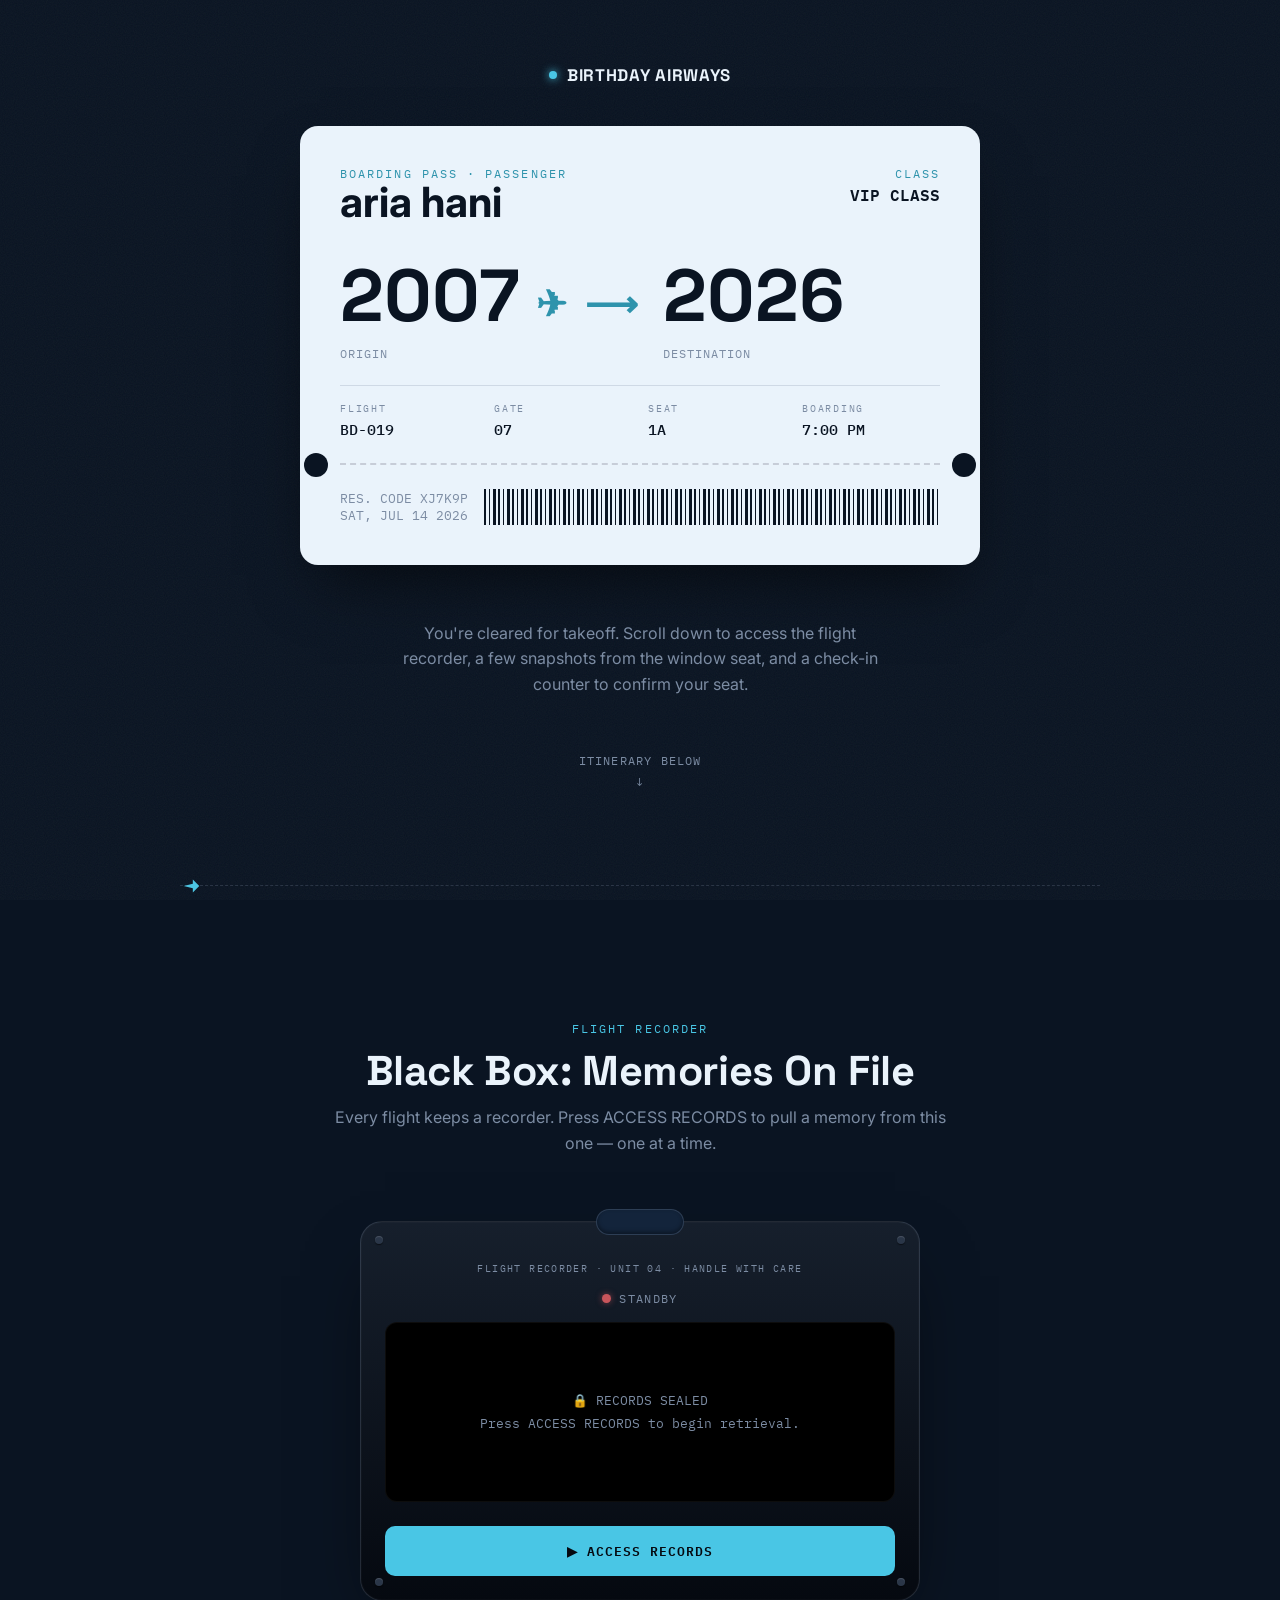
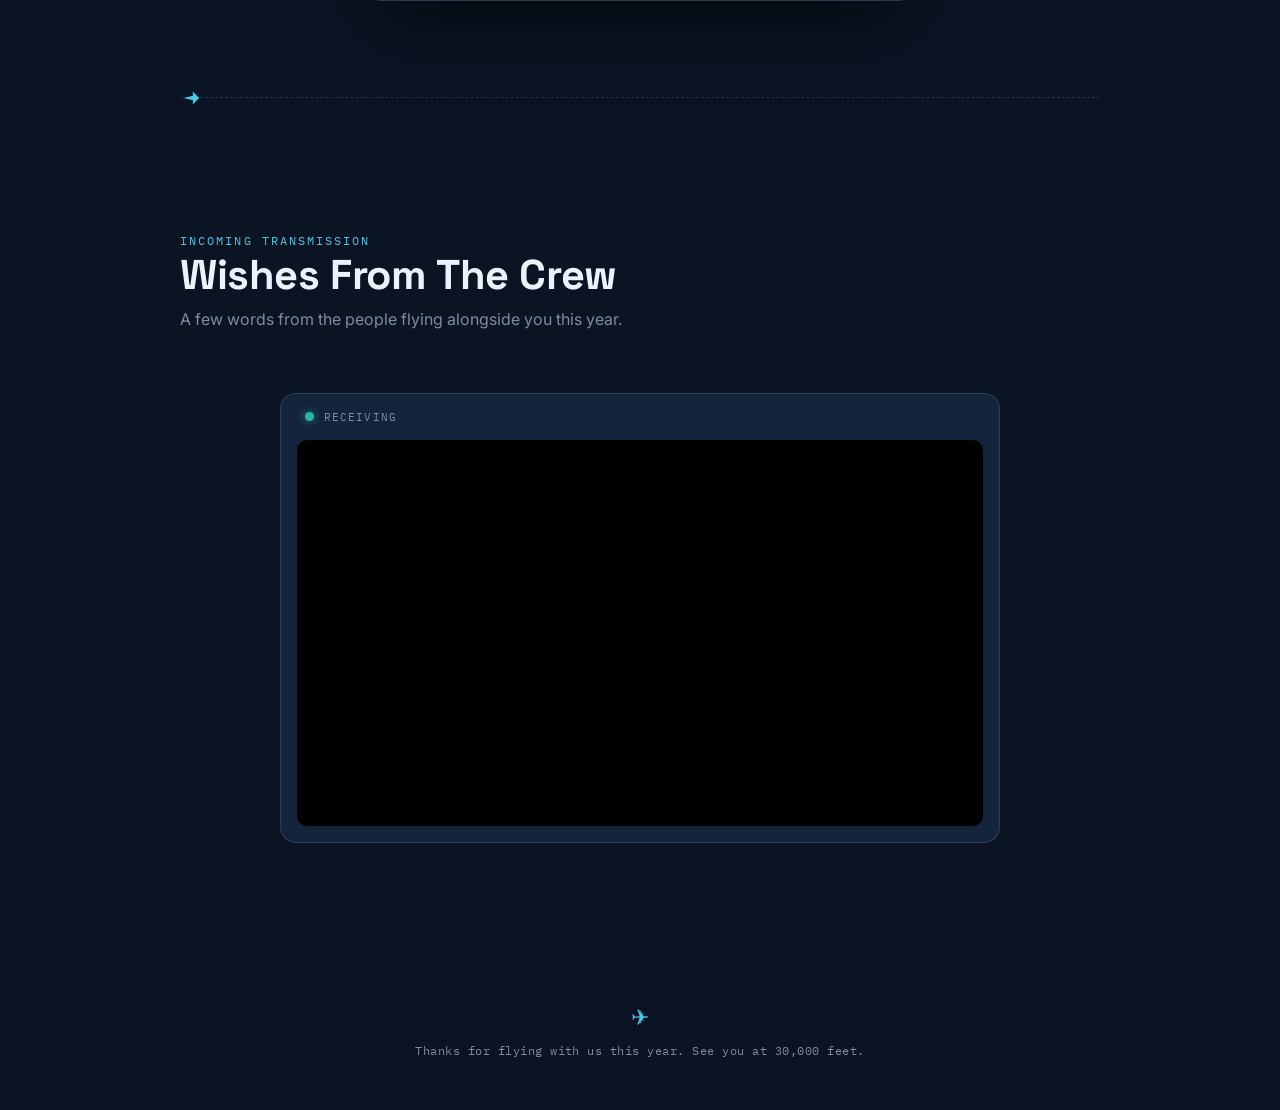
==== commit f29f72c9: "Update public_record.html" ====
--- a/public_record.html
+++ b/public_record.html
@@ -604,31 +604,7 @@
   memories: [
     {
       label: "Memory 1",
-      description: "Our first memory together.",
-      type: "embed",
-      src: "https://drive.google.com/file/d/1izHdXbI0_tXeYNs8OfhxR_ATBsKB5goK/preview"
-    },
-    {
-      label: "Memory 2",
-      description: "Another unforgettable moment.",
-      type: "embed",
-      src: "https://drive.google.com/file/d/1izHdXbI0_tXeYNs8OfhxR_ATBsKB5goK/preview"
-    },
-    {
-      label: "Memory 3",
-      description: "A day worth replaying.",
-      type: "embed",
-      src: "https://drive.google.com/file/d/1HiEwbFxYmuFXlh1NTG6bmSakpCLtYRbb/preview"
-    },
-    {
-      label: "Memory 4",
-      description: "One more story from the flight recorder.",
-      type: "embed",
-      src: "https://drive.google.com/file/d/1CmGUIVrYAz7KA2uoELg26lY_HCpq8qCR/preview"
-    },
-    {
-      label: "Memory 5",
-      description: "The latest recording before takeoff.",
+      description: "",
       type: "embed",
       src: "https://drive.google.com/file/d/1CmGUIVrYAz7KA2uoELg26lY_HCpq8qCR/preview"
     }
@@ -639,7 +615,7 @@
   //  - src: a direct video file URL (mp4, etc.)
   // Leave both empty to show a placeholder.
   wishesVideo: {
-    embedUrl: "",
+    embedUrl: "https://drive.google.com/file/d/15ueKTi1rgfEpkT-xU4xCabKrewFOPwoi/preview",
     src: "",
     poster: ""
   }
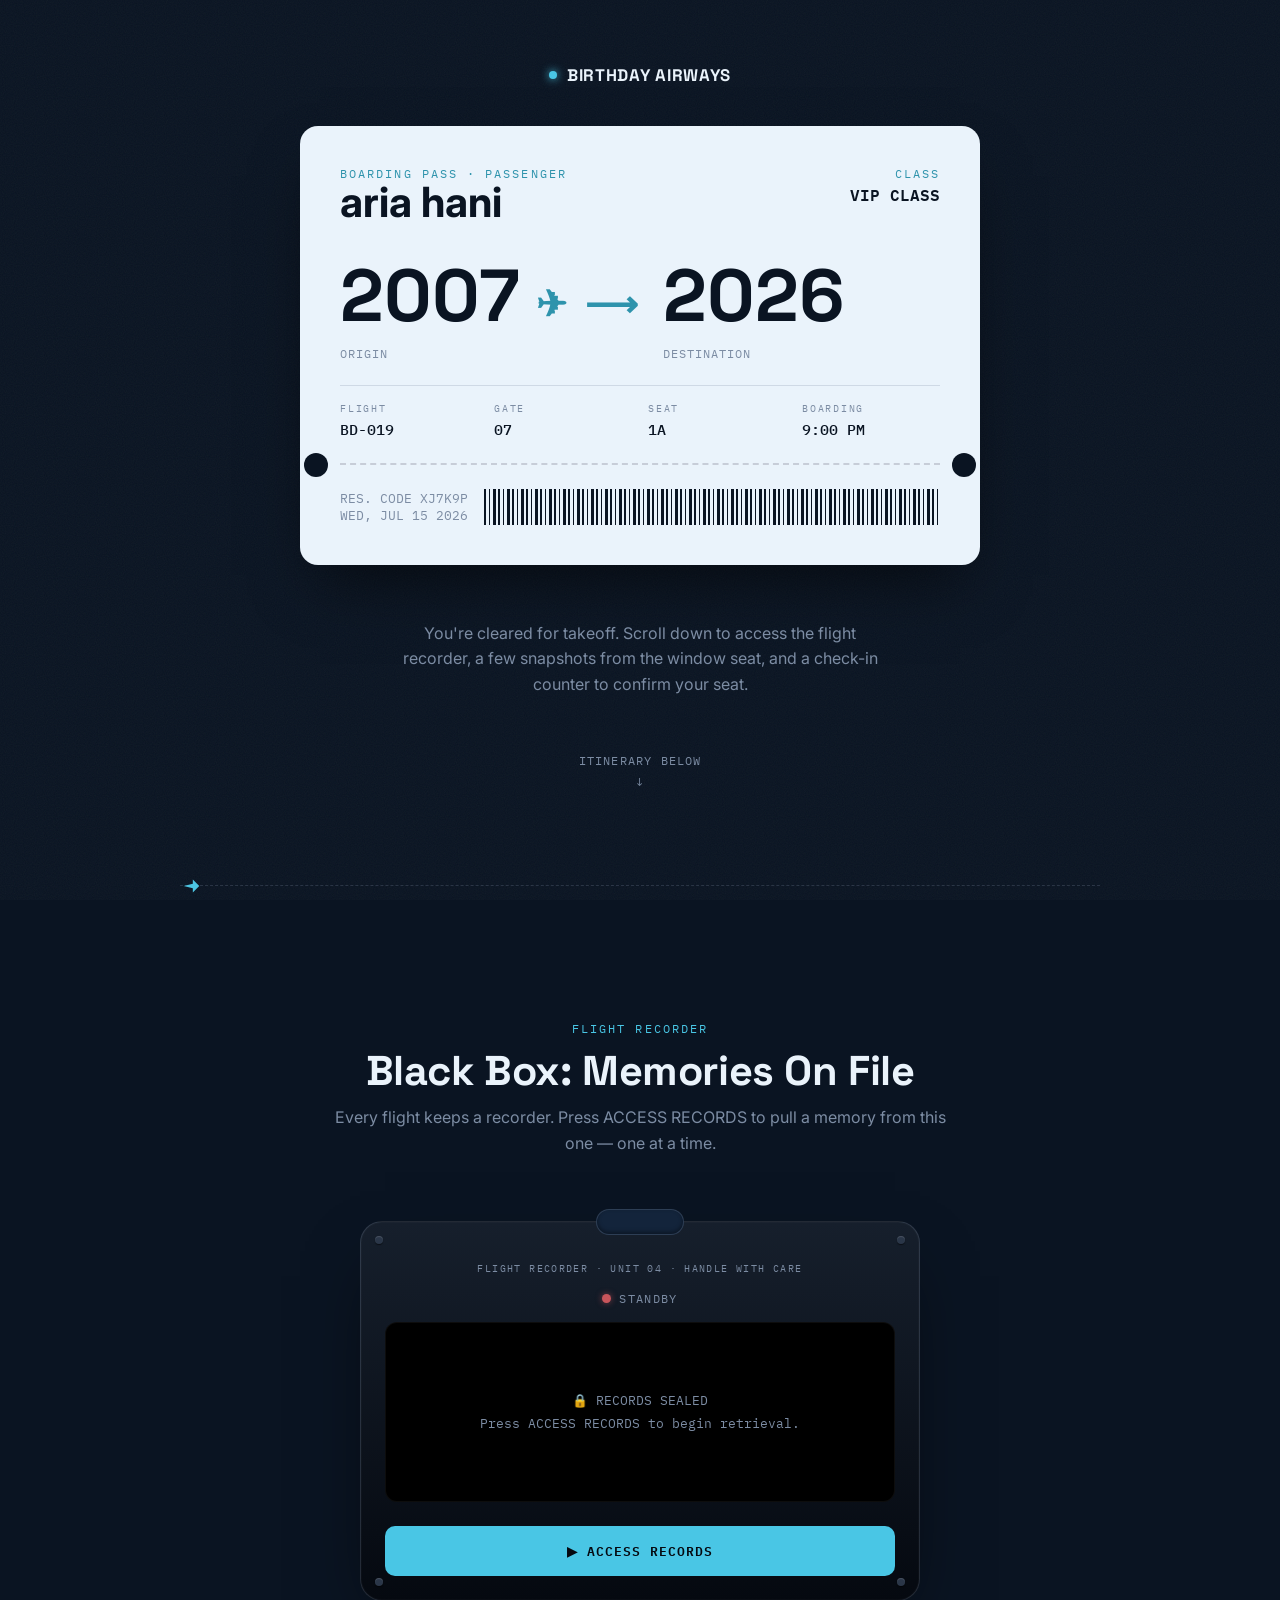
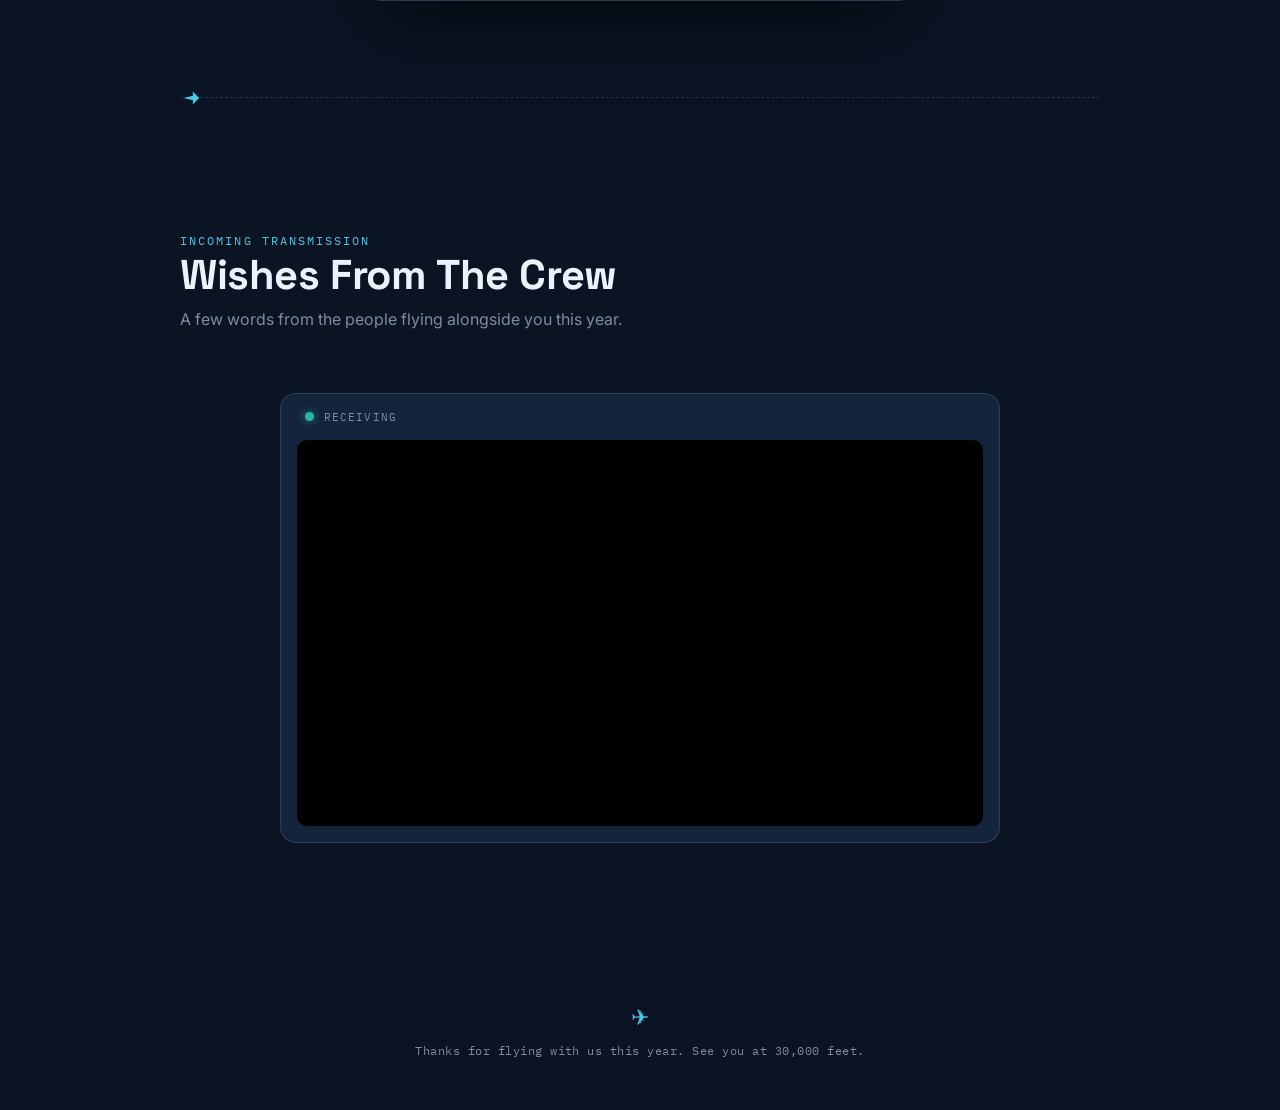
==== commit fd90098f: "Update public_record.html" ====
--- a/public_record.html
+++ b/public_record.html
@@ -494,7 +494,7 @@
     <div class="ticket-stub">
       <div>
         <div class="ref">RES. CODE <span id="resCode">XJ7K9P</span></div>
-        <div class="ref" id="stubDate">SAT, JUL 14 2026</div>
+        <div class="ref" id="stubDate">TUE, JUL 14 2026</div>
       </div>
       <div class="barcode" aria-hidden="true"></div>
     </div>
@@ -584,23 +584,20 @@
   carrierName: "BIRTHDAY AIRWAYS", // EDIT: your made-up "airline" name
 
   passenger: {
-    name: "aria hani",   // EDIT: birthday person's name
-    flightAge: 19,            // EDIT: the age they're turning
-    fromYear: 2007,           // EDIT: birth year
-    toYear: 2026,             // EDIT: this year
+    name: "aria hani",  
+    flightAge: 19,            
+    fromYear: 2007,          
+    toYear: 2026,             
     gate: "07",
     seat: "1A",
     resCode: "XJ7K9P"
   },
 
   party: {
-    date: "SAT, JUL 14 2026",   // EDIT: party date, shown on the ticket stub
-    boardingTime: "7:00 PM"     // EDIT: arrival/start time, shown on the ticket
+    date: "WED, JUL 15 2026",   
+    boardingTime: "9:00 PM" 
   },
 
-  // EDIT: black box memories — revealed one at a time on ACCESS RECORDS.
-  // Set type to "embed" and give it a src to show a clip, or leave
-  // type as "none" for a text-only memory.
   memories: [
     {
       label: "Memory 1",
@@ -610,12 +607,8 @@
     }
   ],
 
-  // EDIT: the birthday wishes video from friends. Use ONE of:
-  //  - embedUrl: a YouTube/Vimeo embed link, e.g. "https://www.youtube.com/embed/VIDEO_ID"
-  //  - src: a direct video file URL (mp4, etc.)
-  // Leave both empty to show a placeholder.
   wishesVideo: {
-    embedUrl: "https://drive.google.com/file/d/15ueKTi1rgfEpkT-xU4xCabKrewFOPwoi/preview",
+    embedUrl: "https://drive.google.com/file/d/1L3689E32kmKEJROkoh155dVzqCgOJYyH/preview",
     src: "",
     poster: ""
   }
